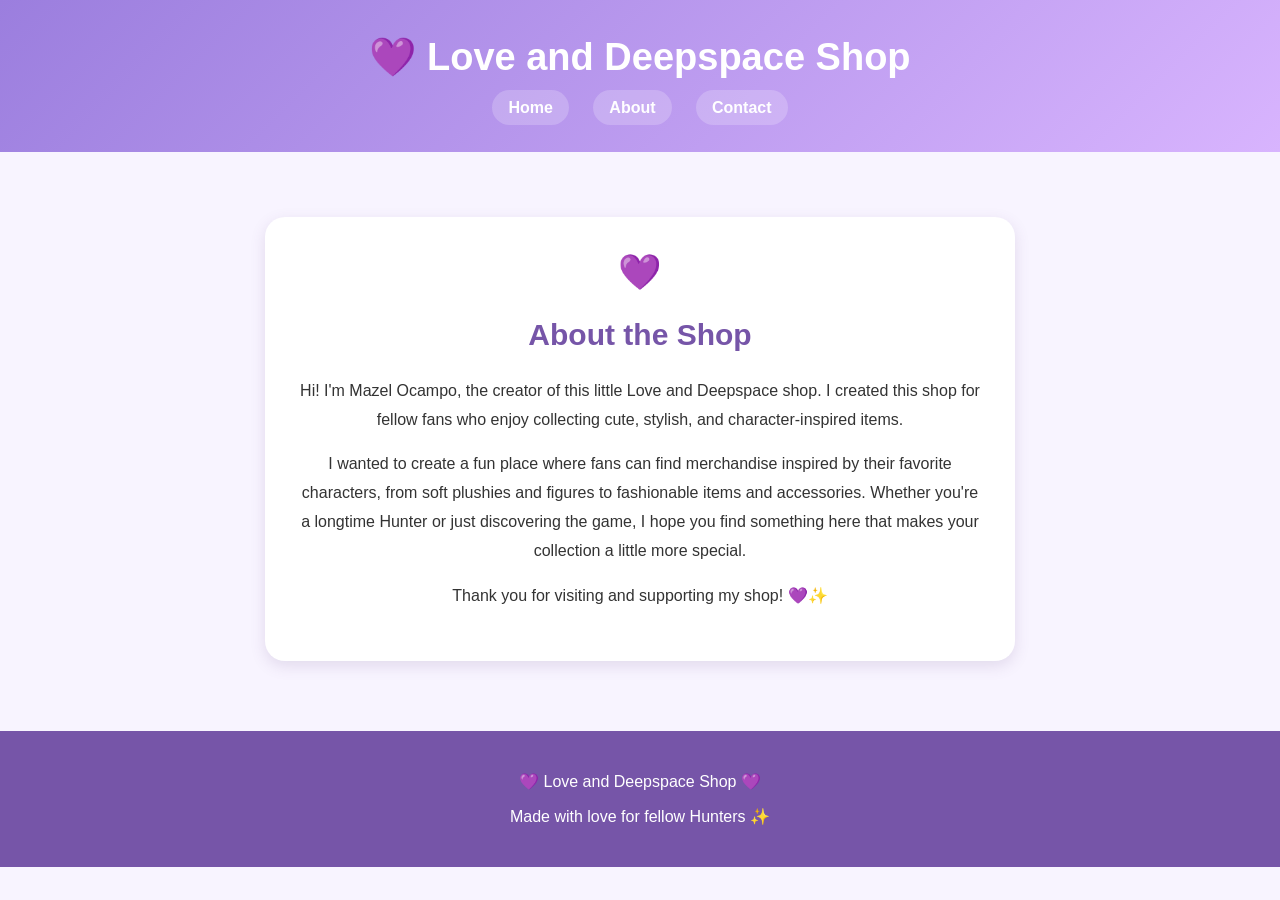
==== about.html @ 9b61b41e "Update Love and Deepspace shop pages" ====
<!DOCTYPE html>
<html lang="en">
<head>
    <meta charset="UTF-8">
    <meta name="viewport" content="width=device-width, initial-scale=1.0">

    <title>About - Love and Deepspace Shop</title>

    <style>
        body {
            margin: 0;
            font-family: Arial, sans-serif;
            background-color: #f8f4ff;
            color: #333;
        }

        header {
            background: linear-gradient(135deg, #9b7ede, #d8b4fe);
            color: white;
            text-align: center;
            padding: 35px 20px;
        }

        header h1 {
            margin: 0;
            font-size: 38px;
        }

        nav ul {
            list-style: none;
            padding: 0;
            margin: 20px 0 0;
        }

        nav li {
            display: inline-block;
            margin: 0 10px;
        }

        nav a {
            color: white;
            text-decoration: none;
            font-weight: bold;
            background-color: rgba(255, 255, 255, 0.2);
            padding: 9px 16px;
            border-radius: 20px;
        }

        nav a:hover {
            background-color: white;
            color: #7b5bb5;
        }

        main {
            max-width: 750px;
            margin: 45px auto;
            padding: 20px;
        }

        section {
            background-color: white;
            padding: 35px;
            border-radius: 20px;
            text-align: center;
            box-shadow: 0 5px 15px rgba(100, 70, 130, 0.15);
        }

        section h2 {
            color: #7655a8;
            font-size: 30px;
        }

        section p {
            line-height: 1.8;
            font-size: 16px;
        }

        .heart {
            font-size: 35px;
        }

        footer {
            background-color: #7655a8;
            color: white;
            text-align: center;
            padding: 25px;
            margin-top: 50px;
        }
    </style>
</head>

<body>

    <header>

        <h1>💜 Love and Deepspace Shop</h1>

        <nav>
            <ul>
                <li><a href="index.html">Home</a></li>
                <li><a href="about.html">About</a></li>
                <li><a href="contact.html">Contact</a></li>
            </ul>
        </nav>

    </header>


    <main>

        <section>

            <div class="heart">💜</div>

            <h2>About the Shop</h2>

            <p>
                Hi! I'm Mazel Ocampo, the creator of this little
                Love and Deepspace shop. I created this shop
                for fellow fans who enjoy collecting cute,
                stylish, and character-inspired items.
            </p>

            <p>
                I wanted to create a fun place where fans can
                find merchandise inspired by their favorite
                characters, from soft plushies and figures to
                fashionable items and accessories. Whether
                you're a longtime Hunter or just discovering
                the game, I hope you find something here that
                makes your collection a little more special.
            </p>

            <p>
                Thank you for visiting and supporting my shop!
                💜✨
            </p>

        </section>

    </main>


    <footer>

        <p>💜 Love and Deepspace Shop 💜</p>
        <p>Made with love for fellow Hunters ✨</p>

    </footer>

</body>
</html>
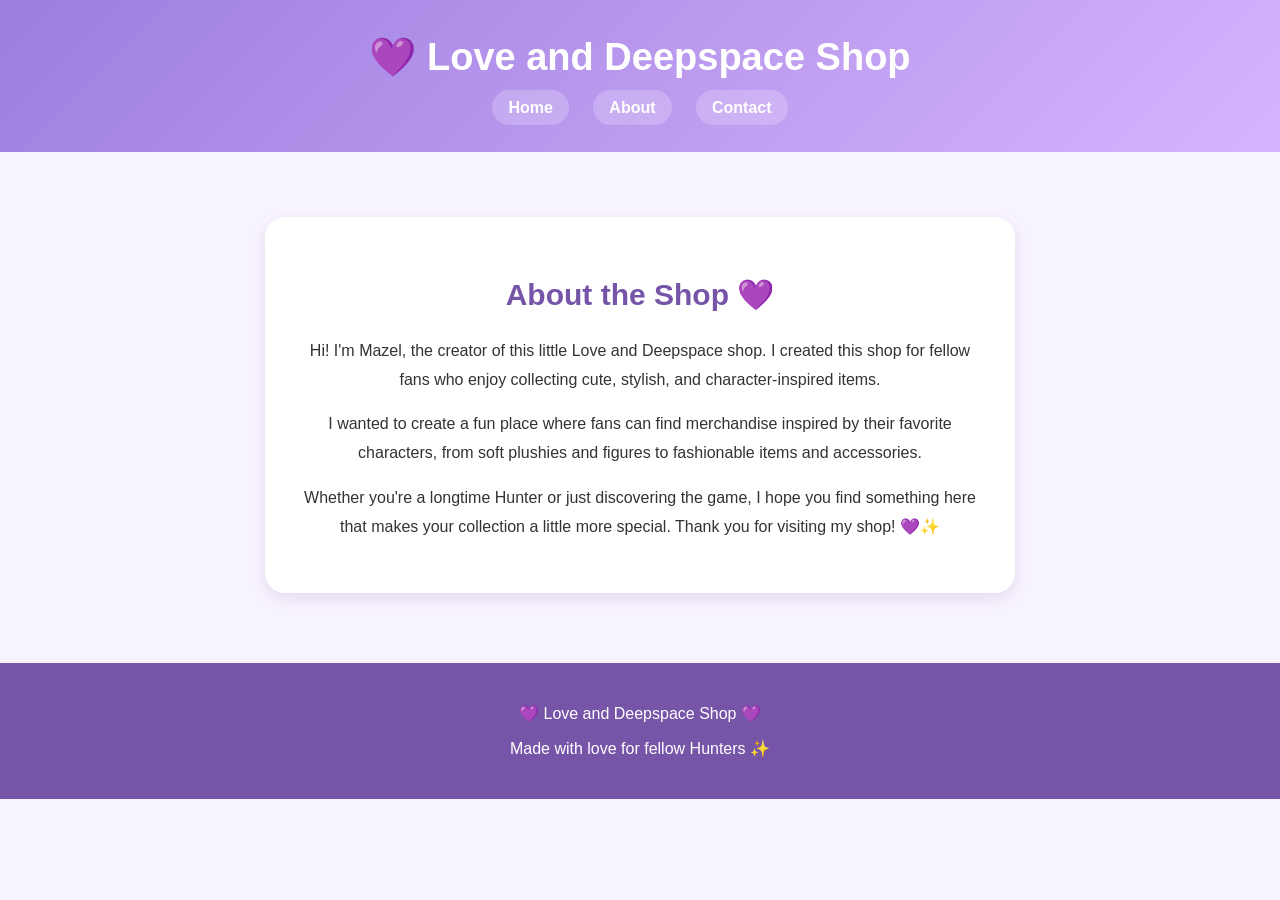
==== commit 8085481c: "Updated the shops pages" ====
--- a/about.html
+++ b/about.html
@@ -75,10 +75,6 @@
             font-size: 16px;
         }
 
-        .heart {
-            font-size: 35px;
-        }
-
         footer {
             background-color: #7655a8;
             color: white;
@@ -105,17 +101,14 @@
 
     </header>
 
-
     <main>
 
         <section>
 
-            <div class="heart">💜</div>
-
-            <h2>About the Shop</h2>
+            <h2>About the Shop 💜</h2>
 
             <p>
-                Hi! I'm Mazel Ocampo, the creator of this little
+                Hi! I'm Mazel, the creator of this little
                 Love and Deepspace shop. I created this shop
                 for fellow fans who enjoy collecting cute,
                 stylish, and character-inspired items.
@@ -125,21 +118,19 @@
                 I wanted to create a fun place where fans can
                 find merchandise inspired by their favorite
                 characters, from soft plushies and figures to
-                fashionable items and accessories. Whether
-                you're a longtime Hunter or just discovering
-                the game, I hope you find something here that
-                makes your collection a little more special.
+                fashionable items and accessories.
             </p>
 
             <p>
-                Thank you for visiting and supporting my shop!
-                💜✨
+                Whether you're a longtime Hunter or just
+                discovering the game, I hope you find something
+                here that makes your collection a little more
+                special. Thank you for visiting my shop! 💜✨
             </p>
 
         </section>
 
     </main>
-
 
     <footer>
 
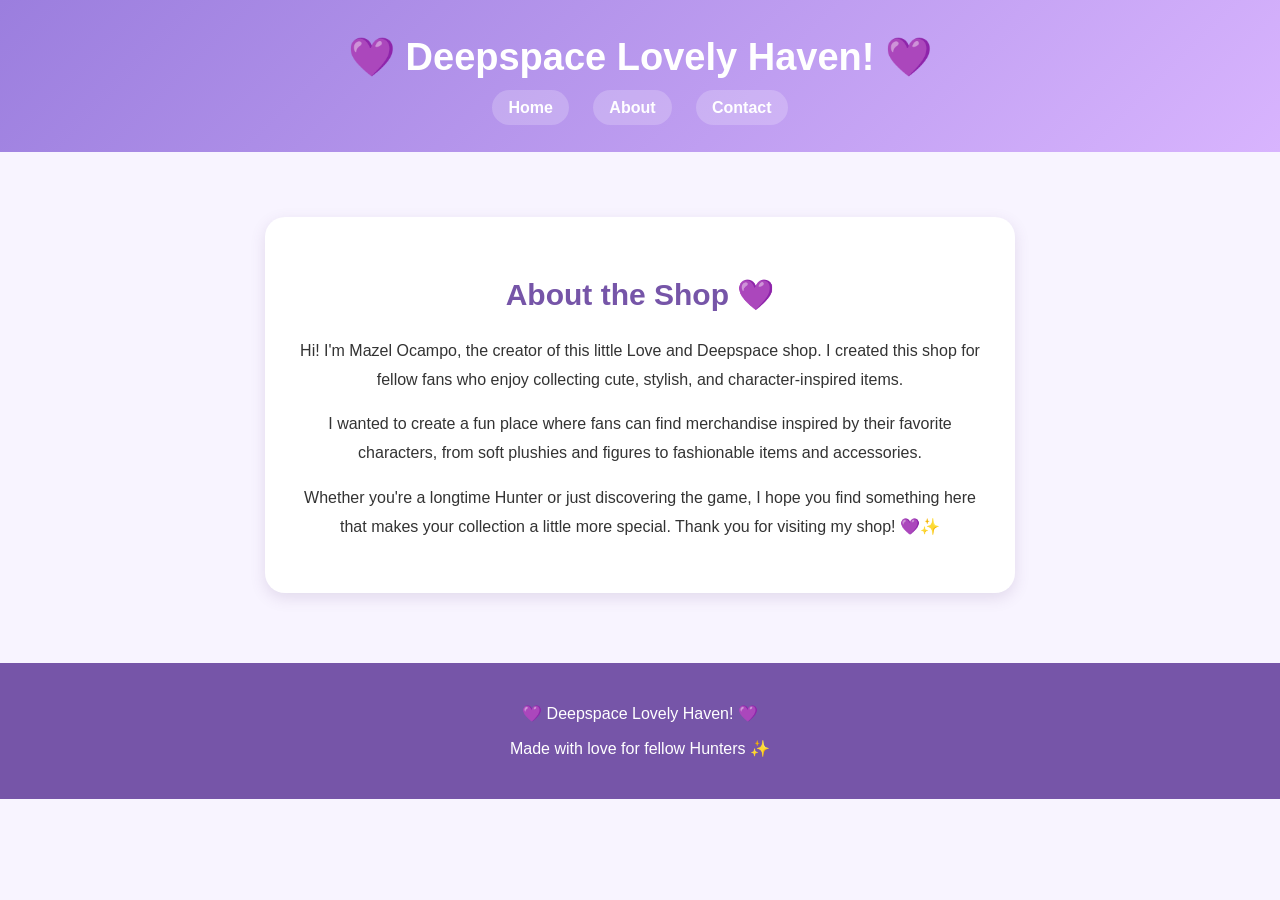
==== commit b16caf86: "Updated the shops navigation pages" ====
--- a/about.html
+++ b/about.html
@@ -4,7 +4,7 @@
     <meta charset="UTF-8">
     <meta name="viewport" content="width=device-width, initial-scale=1.0">
 
-    <title>About - Love and Deepspace Shop</title>
+    <title>About - Deepspace Lovely Haven!</title>
 
     <style>
         body {
@@ -89,7 +89,7 @@
 
     <header>
 
-        <h1>💜 Love and Deepspace Shop</h1>
+        <h1>💜 Deepspace Lovely Haven! 💜</h1>
 
         <nav>
             <ul>
@@ -108,7 +108,7 @@
             <h2>About the Shop 💜</h2>
 
             <p>
-                Hi! I'm Mazel, the creator of this little
+                Hi! I'm Mazel Ocampo, the creator of this little
                 Love and Deepspace shop. I created this shop
                 for fellow fans who enjoy collecting cute,
                 stylish, and character-inspired items.
@@ -134,7 +134,7 @@
 
     <footer>
 
-        <p>💜 Love and Deepspace Shop 💜</p>
+        <p>💜 Deepspace Lovely Haven! 💜</p>
         <p>Made with love for fellow Hunters ✨</p>
 
     </footer>
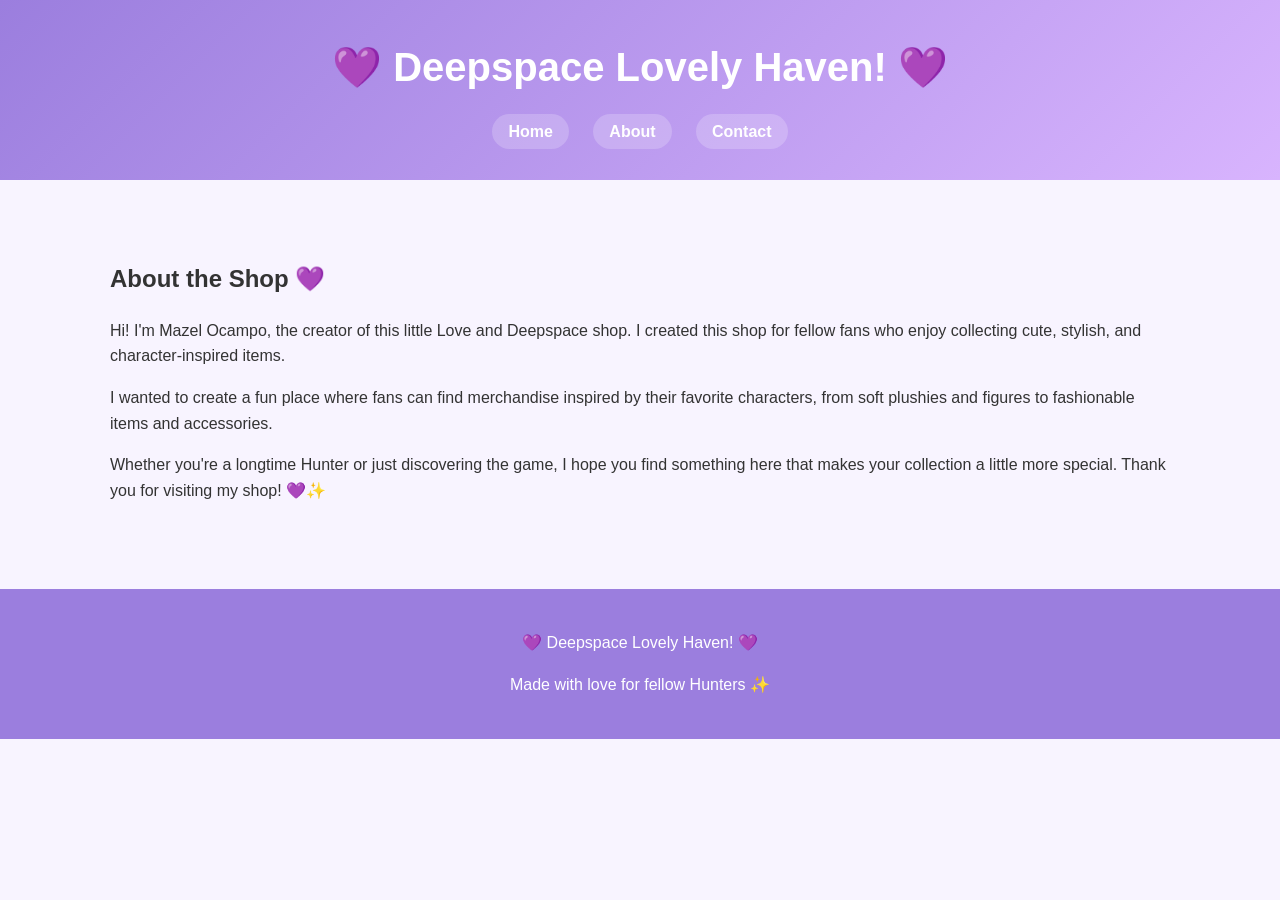
==== commit d06d0bdc: "Add shared stylesheet" ====
--- a/about.html
+++ b/about.html
@@ -1,88 +1,13 @@
 <!DOCTYPE html>
 <html lang="en">
+
 <head>
     <meta charset="UTF-8">
     <meta name="viewport" content="width=device-width, initial-scale=1.0">
 
     <title>About - Deepspace Lovely Haven!</title>
 
-    <style>
-        body {
-            margin: 0;
-            font-family: Arial, sans-serif;
-            background-color: #f8f4ff;
-            color: #333;
-        }
-
-        header {
-            background: linear-gradient(135deg, #9b7ede, #d8b4fe);
-            color: white;
-            text-align: center;
-            padding: 35px 20px;
-        }
-
-        header h1 {
-            margin: 0;
-            font-size: 38px;
-        }
-
-        nav ul {
-            list-style: none;
-            padding: 0;
-            margin: 20px 0 0;
-        }
-
-        nav li {
-            display: inline-block;
-            margin: 0 10px;
-        }
-
-        nav a {
-            color: white;
-            text-decoration: none;
-            font-weight: bold;
-            background-color: rgba(255, 255, 255, 0.2);
-            padding: 9px 16px;
-            border-radius: 20px;
-        }
-
-        nav a:hover {
-            background-color: white;
-            color: #7b5bb5;
-        }
-
-        main {
-            max-width: 750px;
-            margin: 45px auto;
-            padding: 20px;
-        }
-
-        section {
-            background-color: white;
-            padding: 35px;
-            border-radius: 20px;
-            text-align: center;
-            box-shadow: 0 5px 15px rgba(100, 70, 130, 0.15);
-        }
-
-        section h2 {
-            color: #7655a8;
-            font-size: 30px;
-        }
-
-        section p {
-            line-height: 1.8;
-            font-size: 16px;
-        }
-
-        footer {
-            background-color: #7655a8;
-            color: white;
-            text-align: center;
-            padding: 25px;
-            margin-top: 50px;
-        }
-    </style>
+    <link rel="stylesheet" href="style.css">
 </head>
 
 <body>
--- a/style.css
+++ b/style.css
@@ -0,0 +1,278 @@
+/* =========================
+   1. VARIABLES
+========================= */
+
+:root {
+    --brand-color: #9b7ede;
+    --dark-ink: #333333;
+    --muted-grey: #777777;
+    --light-background: #f8f4ff;
+    --light-purple: #d8b4fe;
+    --accent-color: #c05b91;
+}
+
+
+/* =========================
+   2. BASE STYLES
+========================= */
+
+* {
+    box-sizing: border-box;
+}
+
+body {
+    margin: 0;
+    font-family: Arial, sans-serif;
+    line-height: 1.6;
+    background-color: var(--light-background);
+    color: var(--dark-ink);
+}
+
+img {
+    max-width: 100%;
+    height: auto;
+}
+
+
+/* =========================
+   3. LAYOUT REGIONS
+========================= */
+
+header {
+    background: linear-gradient(
+        135deg,
+        var(--brand-color),
+        var(--light-purple)
+    );
+    color: white;
+    text-align: center;
+    padding: 35px 20px;
+}
+
+header h1 {
+    margin: 0;
+    font-size: 40px;
+}
+
+header p {
+    margin: 10px 0 20px;
+    font-size: 17px;
+}
+
+
+/* =========================
+   NAVIGATION
+========================= */
+
+nav ul {
+    list-style: none;
+    padding: 0;
+    margin: 20px 0 0;
+}
+
+nav li {
+    display: inline-block;
+    margin: 0 10px;
+}
+
+nav a {
+    color: white;
+    text-decoration: none;
+    font-weight: bold;
+    background-color: rgba(255, 255, 255, 0.2);
+    padding: 9px 16px;
+    border-radius: 20px;
+}
+
+nav a:hover {
+    background-color: white;
+    color: var(--brand-color);
+}
+
+
+main {
+    max-width: 1100px;
+    margin: 40px auto;
+    padding: 20px;
+}
+
+
+footer {
+    background-color: var(--brand-color);
+    color: white;
+    text-align: center;
+    padding: 25px;
+    margin-top: 50px;
+}
+
+
+/* =========================
+   4. COMPONENTS
+========================= */
+
+.welcome {
+    text-align: center;
+    margin-bottom: 35px;
+}
+
+.welcome h2 {
+    color: var(--brand-color);
+}
+
+.products {
+    display: flex;
+    flex-wrap: wrap;
+    justify-content: center;
+    gap: 25px;
+}
+
+article {
+    width: 250px;
+    background-color: white;
+    padding: 20px;
+    border-radius: 18px;
+    text-align: center;
+    box-shadow: 0 5px 15px rgba(100, 70, 130, 0.15);
+    transition: transform 0.2s;
+}
+
+article:hover {
+    transform: translateY(-6px);
+}
+
+article img {
+    width: 220px;
+    height: 220px;
+    object-fit: cover;
+    border-radius: 15px;
+}
+
+article h3 {
+    color: var(--brand-color);
+    font-size: 21px;
+}
+
+.price {
+    color: var(--accent-color);
+    font-weight: bold;
+    font-size: 18px;
+}
+
+
+/* =========================
+   BUTTONS AND LINKS
+========================= */
+
+button,
+.button,
+article a {
+    display: inline-block;
+    background-color: var(--brand-color);
+    color: white;
+    text-decoration: none;
+    border: none;
+    padding: 10px 18px;
+    border-radius: 20px;
+    font-weight: bold;
+    cursor: pointer;
+}
+
+button:hover,
+.button:hover,
+article a:hover {
+    background-color: var(--accent-color);
+}
+
+
+/* =========================
+   FORMS
+========================= */
+
+form {
+    max-width: 700px;
+    margin: 0 auto;
+}
+
+fieldset {
+    border: 2px solid var(--light-purple);
+    border-radius: 12px;
+    margin-bottom: 20px;
+    padding: 20px;
+}
+
+legend {
+    color: var(--brand-color);
+    font-weight: bold;
+}
+
+label {
+    display: block;
+    margin-top: 12px;
+    font-weight: bold;
+}
+
+input,
+select,
+textarea {
+    width: 100%;
+    padding: 10px;
+    margin-top: 5px;
+    border: 1px solid var(--light-purple);
+    border-radius: 8px;
+    font-family: inherit;
+    font-size: 16px;
+}
+
+input[type="radio"],
+input[type="checkbox"] {
+    width: auto;
+    margin-right: 5px;
+}
+
+
+/* =========================
+   TABLES
+========================= */
+
+table {
+    width: 100%;
+    border-collapse: collapse;
+    margin-top: 20px;
+}
+
+th,
+td {
+    border: 1px solid var(--light-purple);
+    padding: 12px;
+    text-align: left;
+}
+
+th {
+    background-color: var(--light-purple);
+    color: var(--dark-ink);
+}
+
+
+/* =========================
+   RESPONSIVE DESIGN
+========================= */
+
+@media (max-width: 600px) {
+    header h1 {
+        font-size: 30px;
+    }
+
+    nav li {
+        margin: 5px;
+    }
+
+    article {
+        width: 100%;
+        max-width: 320px;
+    }
+
+    main {
+        margin: 20px auto;
+        padding: 15px;
+    }
+}
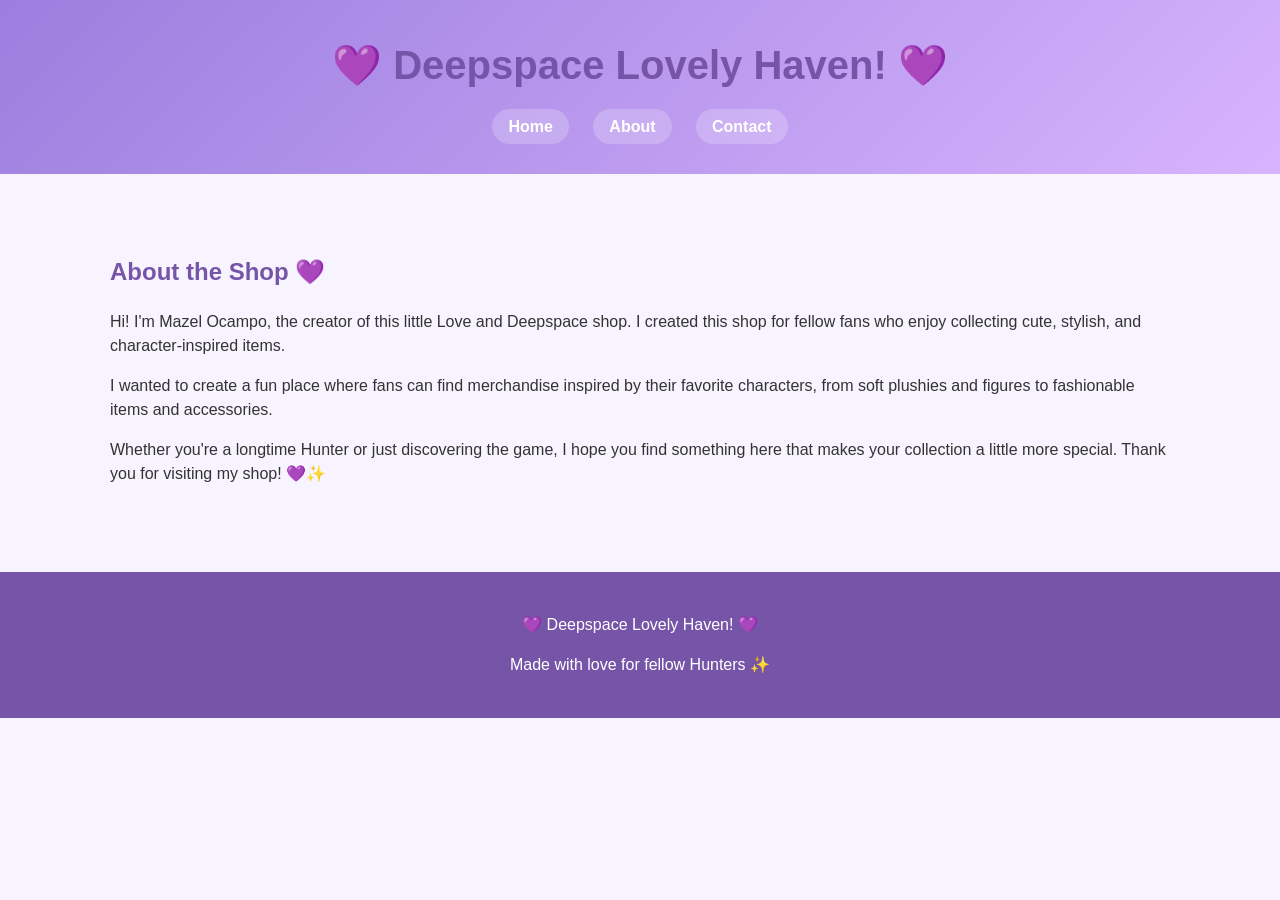
==== commit a02679e8: "Style product cards and forms" ====
--- a/about.html
+++ b/about.html
@@ -3,7 +3,8 @@
 
 <head>
     <meta charset="UTF-8">
-    <meta name="viewport" content="width=device-width, initial-scale=1.0">
+    <meta name="viewport"
+          content="width=device-width, initial-scale=1.0">
 
     <title>About - Deepspace Lovely Haven!</title>
 
@@ -18,9 +19,17 @@
 
         <nav>
             <ul>
-                <li><a href="index.html">Home</a></li>
-                <li><a href="about.html">About</a></li>
-                <li><a href="contact.html">Contact</a></li>
+                <li>
+                    <a href="index.html">Home</a>
+                </li>
+
+                <li>
+                    <a href="about.html">About</a>
+                </li>
+
+                <li>
+                    <a href="contact.html">Contact</a>
+                </li>
             </ul>
         </nav>
 
@@ -28,7 +37,7 @@
 
     <main>
 
-        <section>
+        <section class="about-card">
 
             <h2>About the Shop 💜</h2>
 
@@ -60,9 +69,13 @@
     <footer>
 
         <p>💜 Deepspace Lovely Haven! 💜</p>
-        <p>Made with love for fellow Hunters ✨</p>
+
+        <p>
+            Made with love for fellow Hunters ✨
+        </p>
 
     </footer>
 
 </body>
+
 </html>
--- a/style.css
+++ b/style.css
@@ -1,19 +1,19 @@
 /* =========================
-   1. VARIABLES
+   VARIABLES
 ========================= */
 
 :root {
-    --brand-color: #9b7ede;
-    --dark-ink: #333333;
-    --muted-grey: #777777;
-    --light-background: #f8f4ff;
-    --light-purple: #d8b4fe;
-    --accent-color: #c05b91;
-}
-
-
-/* =========================
-   2. BASE STYLES
+    --brand: #7655a8;
+    --brand-dark: #5f4389;
+    --ink: #333333;
+    --muted: #c9b6e4;
+    --background: #f8f4ff;
+    --light: #ffffff;
+}
+
+
+/* =========================
+   BASE STYLES
 ========================= */
 
 * {
@@ -23,28 +23,19 @@
 body {
     margin: 0;
     font-family: Arial, sans-serif;
-    line-height: 1.6;
-    background-color: var(--light-background);
-    color: var(--dark-ink);
-}
-
-img {
-    max-width: 100%;
-    height: auto;
-}
-
-
-/* =========================
-   3. LAYOUT REGIONS
+    line-height: 1.5;
+    background-color: var(--background);
+    color: var(--ink);
+}
+
+
+/* =========================
+   HEADER AND NAVIGATION
 ========================= */
 
 header {
-    background: linear-gradient(
-        135deg,
-        var(--brand-color),
-        var(--light-purple)
-    );
-    color: white;
+    background: linear-gradient(135deg, #9b7ede, #d8b4fe);
+    color: var(--light);
     text-align: center;
     padding: 35px 20px;
 }
@@ -55,14 +46,9 @@
 }
 
 header p {
+    font-size: 17px;
     margin: 10px 0 20px;
-    font-size: 17px;
-}
-
-
-/* =========================
-   NAVIGATION
-========================= */
+}
 
 nav ul {
     list-style: none;
@@ -76,7 +62,7 @@
 }
 
 nav a {
-    color: white;
+    color: var(--light);
     text-decoration: none;
     font-weight: bold;
     background-color: rgba(255, 255, 255, 0.2);
@@ -85,10 +71,14 @@
 }
 
 nav a:hover {
-    background-color: white;
-    color: var(--brand-color);
-}
-
+    background-color: var(--light);
+    color: var(--brand);
+}
+
+
+/* =========================
+   MAIN CONTENT
+========================= */
 
 main {
     max-width: 1100px;
@@ -96,28 +86,19 @@
     padding: 20px;
 }
 
-
-footer {
-    background-color: var(--brand-color);
-    color: white;
-    text-align: center;
-    padding: 25px;
-    margin-top: 50px;
-}
-
-
-/* =========================
-   4. COMPONENTS
-========================= */
-
 .welcome {
     text-align: center;
     margin-bottom: 35px;
 }
 
 .welcome h2 {
-    color: var(--brand-color);
-}
+    color: var(--brand);
+}
+
+
+/* =========================
+   PRODUCT CARDS
+========================= */
 
 .products {
     display: flex;
@@ -126,61 +107,80 @@
     gap: 25px;
 }
 
-article {
+.product-card {
     width: 250px;
-    background-color: white;
+    background-color: var(--light);
     padding: 20px;
     border-radius: 18px;
+    border-left: 6px solid var(--brand);
+    margin-bottom: 25px;
     text-align: center;
     box-shadow: 0 5px 15px rgba(100, 70, 130, 0.15);
     transition: transform 0.2s;
 }
 
-article:hover {
+.product-card:hover {
     transform: translateY(-6px);
 }
 
-article img {
+.product-card img {
     width: 220px;
     height: 220px;
+    max-width: 100%;
     object-fit: cover;
     border-radius: 15px;
 }
 
-article h3 {
-    color: var(--brand-color);
+.product-card h3 {
+    color: var(--brand);
     font-size: 21px;
 }
 
 .price {
-    color: var(--accent-color);
+    color: #c05b91;
     font-weight: bold;
     font-size: 18px;
 }
 
-
-/* =========================
-   BUTTONS AND LINKS
-========================= */
-
-button,
-.button,
-article a {
+.details-link {
     display: inline-block;
-    background-color: var(--brand-color);
-    color: white;
+    margin-top: 10px;
+    background-color: var(--brand);
+    color: var(--light);
     text-decoration: none;
-    border: none;
-    padding: 10px 18px;
+    padding: 9px 15px;
     border-radius: 20px;
     font-weight: bold;
-    cursor: pointer;
-}
-
-button:hover,
-.button:hover,
-article a:hover {
-    background-color: var(--accent-color);
+}
+
+.details-link:hover {
+    background-color: var(--brand-dark);
+}
+
+
+/* =========================
+   CONTACT CARD
+========================= */
+
+.contact-card,
+.product-card,
+.order-form {
+    background-color: var(--light);
+    border-radius: 18px;
+}
+
+.contact-card {
+    padding: 35px;
+    box-shadow: 0 5px 15px rgba(100, 70, 130, 0.15);
+}
+
+.contact-card h2 {
+    color: var(--brand);
+    text-align: center;
+}
+
+.contact-card > p {
+    text-align: center;
 }
 
 
@@ -188,91 +188,142 @@
    FORMS
 ========================= */
 
-form {
-    max-width: 700px;
-    margin: 0 auto;
-}
-
 fieldset {
-    border: 2px solid var(--light-purple);
-    border-radius: 12px;
-    margin-bottom: 20px;
-    padding: 20px;
+    padding: 25px;
+    border: 2px solid var(--muted);
+    border-radius: 15px;
+    margin-top: 20px;
 }
 
 legend {
-    color: var(--brand-color);
-    font-weight: bold;
+    color: var(--brand);
+    font-weight: bold;
+    font-size: 20px;
+    padding: 0 10px;
 }
 
 label {
     display: block;
-    margin-top: 12px;
-    font-weight: bold;
+    margin-top: 15px;
+    margin-bottom: 7px;
+    font-weight: bold;
+    color: var(--brand);
 }
 
 input,
 select,
 textarea {
     width: 100%;
-    padding: 10px;
-    margin-top: 5px;
-    border: 1px solid var(--light-purple);
-    border-radius: 8px;
-    font-family: inherit;
+    padding: 12px;
+    border: 1px solid var(--muted);
+    border-radius: 10px;
+    font-family: Arial, sans-serif;
+    font-size: 15px;
+    background-color: var(--background);
+}
+
+textarea {
+    min-height: 150px;
+    resize: vertical;
+}
+
+
+/* =========================
+   FORM FOCUS
+========================= */
+
+input:focus,
+select:focus,
+textarea:focus {
+    outline: 3px solid var(--brand);
+    outline-offset: 2px;
+}
+
+
+/* =========================
+   FORM BUTTONS
+========================= */
+
+button,
+.send-button {
+    margin-top: 25px;
+    background-color: var(--brand);
+    color: var(--light);
+    padding: 12px 25px;
+    border: none;
+    border-radius: 25px;
     font-size: 16px;
-}
-
-input[type="radio"],
-input[type="checkbox"] {
-    width: auto;
-    margin-right: 5px;
-}
-
-
-/* =========================
-   TABLES
-========================= */
+    font-weight: bold;
+    cursor: pointer;
+}
+
+button:hover,
+.send-button:hover {
+    background-color: var(--brand-dark);
+}
+
+
+/* =========================
+   PRODUCT DETAILS
+========================= */
+
+.product-card,
+.order-form {
+    padding: 30px;
+    box-shadow: 0 5px 15px rgba(100, 70, 130, 0.15);
+    margin-bottom: 30px;
+}
+
+.product-card img {
+    border-radius: 18px;
+}
+
+.order-form img {
+    width: 180px;
+    max-width: 100%;
+    display: block;
+    margin: 0 auto 20px;
+    border-radius: 15px;
+}
+
+h1,
+h2 {
+    color: var(--brand);
+}
 
 table {
     width: 100%;
     border-collapse: collapse;
-    margin-top: 20px;
+    margin-top: 25px;
 }
 
 th,
 td {
-    border: 1px solid var(--light-purple);
+    border: 1px solid var(--muted);
     padding: 12px;
     text-align: left;
 }
 
 th {
-    background-color: var(--light-purple);
-    color: var(--dark-ink);
-}
-
-
-/* =========================
-   RESPONSIVE DESIGN
-========================= */
-
-@media (max-width: 600px) {
-    header h1 {
-        font-size: 30px;
-    }
-
-    nav li {
-        margin: 5px;
-    }
-
-    article {
-        width: 100%;
-        max-width: 320px;
-    }
-
-    main {
-        margin: 20px auto;
-        padding: 15px;
-    }
+    background-color: #eee4ff;
+    color: var(--brand);
+}
+
+.choice label {
+    display: inline;
+    margin-right: 20px;
+    font-weight: normal;
+}
+
+
+/* =========================
+   FOOTER
+========================= */
+
+footer {
+    background-color: var(--brand);
+    color: var(--light);
+    text-align: center;
+    padding: 25px;
+    margin-top: 50px;
 }
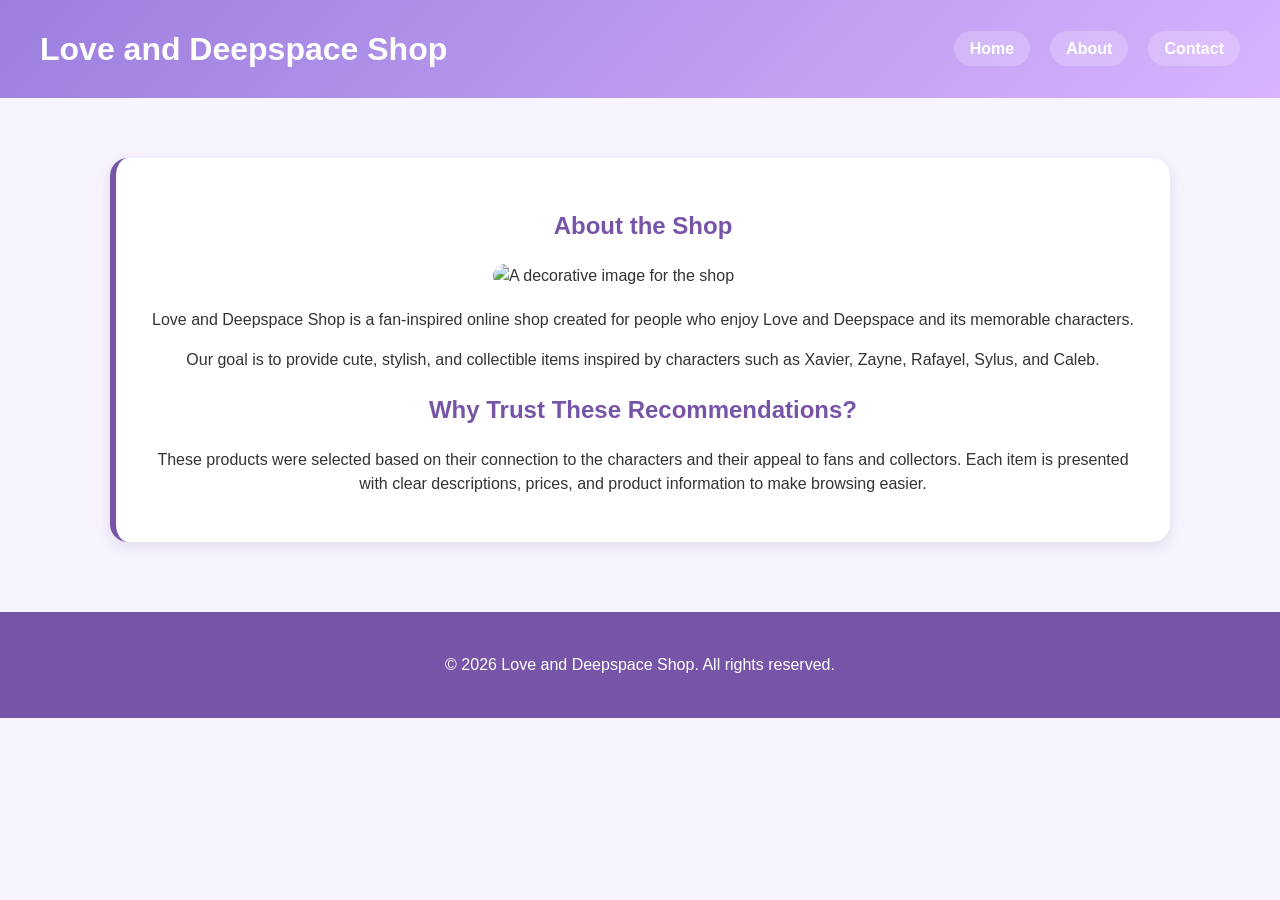
==== commit a5194723: "Rebuild shop header with Flexbox" ====
--- a/about.html
+++ b/about.html
@@ -1,81 +1,68 @@
 <!DOCTYPE html>
 <html lang="en">
-
 <head>
     <meta charset="UTF-8">
-    <meta name="viewport"
-          content="width=device-width, initial-scale=1.0">
-
-    <title>About - Deepspace Lovely Haven!</title>
-
+    <meta name="viewport" content="width=device-width, initial-scale=1.0">
+    <title>About - Love and Deepspace Shop</title>
     <link rel="stylesheet" href="style.css">
 </head>
 
 <body>
 
-    <header>
+<header class="site-header">
 
-        <h1>💜 Deepspace Lovely Haven! 💜</h1>
+    <h1>Love and Deepspace Shop</h1>
 
-        <nav>
-            <ul>
-                <li>
-                    <a href="index.html">Home</a>
-                </li>
+    <nav>
+        <ul>
+            <li><a href="index.html">Home</a></li>
+            <li><a href="about.html">About</a></li>
+            <li><a href="contact.html">Contact</a></li>
+        </ul>
+    </nav>
 
-                <li>
-                    <a href="about.html">About</a>
-                </li>
+</header>
 
-                <li>
-                    <a href="contact.html">Contact</a>
-                </li>
-            </ul>
-        </nav>
+<main>
 
-    </header>
+    <section class="contact-card">
 
-    <main>
+        <h2>About the Shop</h2>
 
-        <section class="about-card">
-
-            <h2>About the Shop 💜</h2>
-
-            <p>
-                Hi! I'm Mazel Ocampo, the creator of this little
-                Love and Deepspace shop. I created this shop
-                for fellow fans who enjoy collecting cute,
-                stylish, and character-inspired items.
-            </p>
-
-            <p>
-                I wanted to create a fun place where fans can
-                find merchandise inspired by their favorite
-                characters, from soft plushies and figures to
-                fashionable items and accessories.
-            </p>
-
-            <p>
-                Whether you're a longtime Hunter or just
-                discovering the game, I hope you find something
-                here that makes your collection a little more
-                special. Thank you for visiting my shop! 💜✨
-            </p>
-
-        </section>
-
-    </main>
-
-    <footer>
-
-        <p>💜 Deepspace Lovely Haven! 💜</p>
+        <img
+            src="picnic.jpg"
+            alt="A decorative image for the shop"
+            class="about-image"
+        >
 
         <p>
-            Made with love for fellow Hunters ✨
+            Love and Deepspace Shop is a fan-inspired online shop
+            created for people who enjoy Love and Deepspace and
+            its memorable characters.
         </p>
 
-    </footer>
+        <p>
+            Our goal is to provide cute, stylish, and collectible
+            items inspired by characters such as Xavier, Zayne,
+            Rafayel, Sylus, and Caleb.
+        </p>
+
+        <h2>Why Trust These Recommendations?</h2>
+
+        <p>
+            These products were selected based on their connection
+            to the characters and their appeal to fans and collectors.
+            Each item is presented with clear descriptions,
+            prices, and product information to make browsing easier.
+        </p>
+
+    </section>
+
+</main>
+
+<footer>
+    <p>&copy; 2026 Love and Deepspace Shop. All rights reserved.</p>
+</footer>
 
 </body>
-
 </html>
--- a/style.css
+++ b/style.css
@@ -33,35 +33,34 @@
    HEADER AND NAVIGATION
 ========================= */
 
-header {
+.site-header {
+    display: flex;
+    justify-content: space-between;
+    align-items: center;
     background: linear-gradient(135deg, #9b7ede, #d8b4fe);
     color: var(--light);
-    text-align: center;
-    padding: 35px 20px;
-}
-
-header h1 {
+    padding: 25px 40px;
+}
+
+.site-header h1 {
     margin: 0;
-    font-size: 40px;
-}
-
-header p {
-    font-size: 17px;
-    margin: 10px 0 20px;
-}
-
-nav ul {
+    font-size: 32px;
+    color: var(--light);
+}
+
+.site-header nav ul {
+    display: flex;
+    gap: 20px;
     list-style: none;
     padding: 0;
-    margin: 20px 0 0;
-}
-
-nav li {
-    display: inline-block;
-    margin: 0 10px;
-}
-
-nav a {
+    margin: 0;
+}
+
+.site-header nav li {
+    margin: 0;
+}
+
+.site-header nav a {
     color: var(--light);
     text-decoration: none;
     font-weight: bold;
@@ -70,7 +69,7 @@
     border-radius: 20px;
 }
 
-nav a:hover {
+.site-header nav a:hover {
     background-color: var(--light);
     color: var(--brand);
 }
@@ -86,7 +85,17 @@
     padding: 20px;
 }
 
+
+/* =========================
+   WELCOME SECTION
+========================= */
+
 .welcome {
+    min-height: 250px;
+    display: flex;
+    flex-direction: column;
+    justify-content: center;
+    align-items: center;
     text-align: center;
     margin-bottom: 35px;
 }
@@ -131,13 +140,17 @@
     border-radius: 15px;
 }
 
+.product-card h2,
 .product-card h3 {
     color: var(--brand);
+}
+
+.product-card h3 {
     font-size: 21px;
 }
 
 .price {
-    color: #c05b91;
+    color: #8a3f6d;
     font-weight: bold;
     font-size: 18px;
 }
@@ -159,19 +172,19 @@
 
 
 /* =========================
-   CONTACT CARD
+   CONTACT AND ABOUT CARDS
 ========================= */
 
 .contact-card,
-.product-card,
 .order-form {
     background-color: var(--light);
     border-radius: 18px;
+    padding: 30px;
+    box-shadow: 0 5px 15px rgba(100, 70, 130, 0.15);
 }
 
 .contact-card {
-    padding: 35px;
-    box-shadow: 0 5px 15px rgba(100, 70, 130, 0.15);
+    border-left: 6px solid var(--brand);
 }
 
 .contact-card h2 {
@@ -181,6 +194,14 @@
 
 .contact-card > p {
     text-align: center;
+}
+
+.about-image {
+    display: block;
+    width: 300px;
+    max-width: 100%;
+    margin: 20px auto;
+    border-radius: 15px;
 }
 
 
@@ -267,15 +288,8 @@
    PRODUCT DETAILS
 ========================= */
 
-.product-card,
 .order-form {
-    padding: 30px;
-    box-shadow: 0 5px 15px rgba(100, 70, 130, 0.15);
     margin-bottom: 30px;
-}
-
-.product-card img {
-    border-radius: 18px;
 }
 
 .order-form img {
@@ -286,11 +300,6 @@
     border-radius: 15px;
 }
 
-h1,
-h2 {
-    color: var(--brand);
-}
-
 table {
     width: 100%;
     border-collapse: collapse;
@@ -309,12 +318,6 @@
     color: var(--brand);
 }
 
-.choice label {
-    display: inline;
-    margin-right: 20px;
-    font-weight: normal;
-}
-
 
 /* =========================
    FOOTER
@@ -326,4 +329,30 @@
     text-align: center;
     padding: 25px;
     margin-top: 50px;
+}
+
+
+/* =========================
+   RESPONSIVE DESIGN
+========================= */
+
+@media (max-width: 700px) {
+
+    .site-header {
+        flex-direction: column;
+        gap: 20px;
+        text-align: center;
+    }
+
+    .site-header nav ul {
+        flex-wrap: wrap;
+        justify-content: center;
+        gap: 10px;
+    }
+
+    .product-card {
+        width: 100%;
+        max-width: 350px;
+    }
+
 }
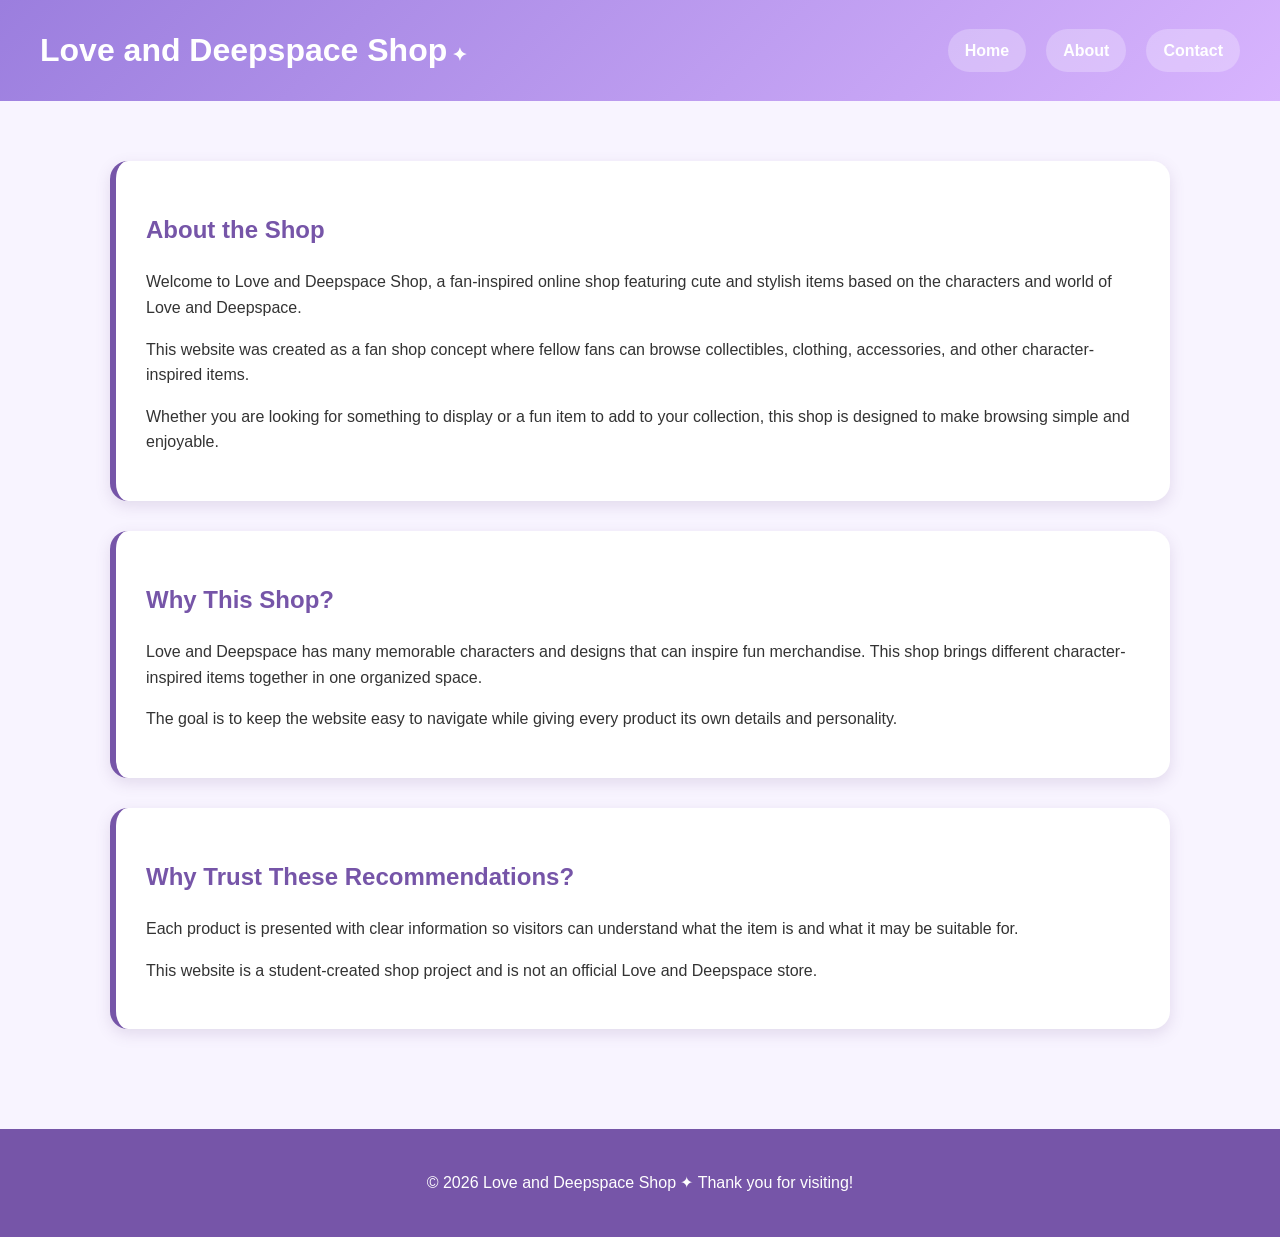
==== commit 6a9fd5df: "Rebuild shop header with Flexbox" ====
--- a/about.html
+++ b/about.html
@@ -1,68 +1,104 @@
 <!DOCTYPE html>
 <html lang="en">
+
 <head>
     <meta charset="UTF-8">
     <meta name="viewport" content="width=device-width, initial-scale=1.0">
+
     <title>About - Love and Deepspace Shop</title>
+
     <link rel="stylesheet" href="style.css">
 </head>
 
 <body>
 
-<header class="site-header">
+    <header class="site-header">
 
-    <h1>Love and Deepspace Shop</h1>
+        <h1>Love and Deepspace Shop</h1>
 
-    <nav>
-        <ul>
-            <li><a href="index.html">Home</a></li>
-            <li><a href="about.html">About</a></li>
-            <li><a href="contact.html">Contact</a></li>
-        </ul>
-    </nav>
+        <nav>
+            <ul>
+                <li><a href="index.html">Home</a></li>
+                <li><a href="about.html">About</a></li>
+                <li><a href="contact.html">Contact</a></li>
+            </ul>
+        </nav>
 
-</header>
+    </header>
 
-<main>
 
-    <section class="contact-card">
+    <main>
 
-        <h2>About the Shop</h2>
+        <section class="info-card">
 
-        <img
-            src="picnic.jpg"
-            alt="A decorative image for the shop"
-            class="about-image"
-        >
+            <h2>About the Shop</h2>
+
+            <p>
+                Welcome to Love and Deepspace Shop, a fan-inspired online
+                shop featuring cute and stylish items based on the characters
+                and world of Love and Deepspace.
+            </p>
+
+            <p>
+                This website was created as a fan shop concept where fellow
+                fans can browse collectibles, clothing, accessories, and
+                other character-inspired items.
+            </p>
+
+            <p>
+                Whether you are looking for something to display or a fun
+                item to add to your collection, this shop is designed to
+                make browsing simple and enjoyable.
+            </p>
+
+        </section>
+
+
+        <section class="info-card">
+
+            <h2>Why This Shop?</h2>
+
+            <p>
+                Love and Deepspace has many memorable characters and designs
+                that can inspire fun merchandise. This shop brings different
+                character-inspired items together in one organized space.
+            </p>
+
+            <p>
+                The goal is to keep the website easy to navigate while
+                giving every product its own details and personality.
+            </p>
+
+        </section>
+
+
+        <section class="info-card">
+
+            <h2>Why Trust These Recommendations?</h2>
+
+            <p>
+                Each product is presented with clear information so visitors
+                can understand what the item is and what it may be suitable for.
+            </p>
+
+            <p>
+                This website is a student-created shop project and is not an
+                official Love and Deepspace store.
+            </p>
+
+        </section>
+
+    </main>
+
+
+    <footer>
 
         <p>
-            Love and Deepspace Shop is a fan-inspired online shop
-            created for people who enjoy Love and Deepspace and
-            its memorable characters.
+            © 2026 Love and Deepspace Shop ✦ Thank you for visiting!
         </p>
 
-        <p>
-            Our goal is to provide cute, stylish, and collectible
-            items inspired by characters such as Xavier, Zayne,
-            Rafayel, Sylus, and Caleb.
-        </p>
-
-        <h2>Why Trust These Recommendations?</h2>
-
-        <p>
-            These products were selected based on their connection
-            to the characters and their appeal to fans and collectors.
-            Each item is presented with clear descriptions,
-            prices, and product information to make browsing easier.
-        </p>
-
-    </section>
-
-</main>
-
-<footer>
-    <p>&copy; 2026 Love and Deepspace Shop. All rights reserved.</p>
-</footer>
+    </footer>
 
 </body>
+
 </html>
--- a/style.css
+++ b/style.css
@@ -5,15 +5,17 @@
 :root {
     --brand: #7655a8;
     --brand-dark: #5f4389;
+    --pink: #c05b91;
     --ink: #333333;
     --muted: #c9b6e4;
     --background: #f8f4ff;
-    --light: #ffffff;
-}
-
-
-/* =========================
-   BASE STYLES
+    --white: #ffffff;
+    --soft-purple: #eee4ff;
+}
+
+
+/* =========================
+   BASE
 ========================= */
 
 * {
@@ -23,34 +25,52 @@
 body {
     margin: 0;
     font-family: Arial, sans-serif;
-    line-height: 1.5;
-    background-color: var(--background);
+    line-height: 1.6;
+    background: var(--background);
     color: var(--ink);
 }
 
-
-/* =========================
-   HEADER AND NAVIGATION
+img {
+    max-width: 100%;
+}
+
+h1,
+h2,
+h3 {
+    color: var(--brand);
+}
+
+
+/* =========================
+   HEADER
 ========================= */
 
 .site-header {
     display: flex;
     justify-content: space-between;
     align-items: center;
+
+    padding: 25px 40px;
+    min-height: 90px;
+
     background: linear-gradient(135deg, #9b7ede, #d8b4fe);
-    color: var(--light);
-    padding: 25px 40px;
 }
 
 .site-header h1 {
     margin: 0;
+    color: var(--white);
     font-size: 32px;
-    color: var(--light);
+}
+
+.site-header h1::after {
+    content: " ✦";
+    font-size: 18px;
 }
 
 .site-header nav ul {
     display: flex;
     gap: 20px;
+
     list-style: none;
     padding: 0;
     margin: 0;
@@ -61,47 +81,65 @@
 }
 
 .site-header nav a {
-    color: var(--light);
+    display: inline-block;
+
+    padding: 9px 17px;
+    border-radius: 25px;
+
+    background: rgba(255, 255, 255, 0.25);
+    color: var(--white);
+
     text-decoration: none;
     font-weight: bold;
-    background-color: rgba(255, 255, 255, 0.2);
-    padding: 9px 16px;
-    border-radius: 20px;
+
+    transition: 0.2s ease;
 }
 
 .site-header nav a:hover {
-    background-color: var(--light);
+    background: var(--white);
     color: var(--brand);
-}
-
-
-/* =========================
-   MAIN CONTENT
+    transform: translateY(-2px);
+}
+
+
+/* =========================
+   MAIN
 ========================= */
 
 main {
     max-width: 1100px;
     margin: 40px auto;
     padding: 20px;
-}
-
-
-/* =========================
-   WELCOME SECTION
+
+    animation: fadeIn 0.5s ease;
+}
+
+
+/* =========================
+   WELCOME
 ========================= */
 
 .welcome {
     min-height: 250px;
+
     display: flex;
     flex-direction: column;
     justify-content: center;
     align-items: center;
-    text-align: center;
-    margin-bottom: 35px;
-}
-
-.welcome h2 {
-    color: var(--brand);
+
+    text-align: center;
+}
+
+.welcome h2::before {
+    content: "✦ ";
+}
+
+.welcome h2::after {
+    content: " ✦";
+}
+
+.welcome p {
+    max-width: 650px;
 }
 
 
@@ -118,140 +156,206 @@
 
 .product-card {
     width: 250px;
-    background-color: var(--light);
+
     padding: 20px;
+    margin-bottom: 25px;
+
+    background: var(--white);
+
+    border-left: 6px solid var(--brand);
     border-radius: 18px;
-    border-left: 6px solid var(--brand);
-    margin-bottom: 25px;
-    text-align: center;
+
+    text-align: center;
+
     box-shadow: 0 5px 15px rgba(100, 70, 130, 0.15);
-    transition: transform 0.2s;
+
+    transition: 0.2s ease;
 }
 
 .product-card:hover {
-    transform: translateY(-6px);
+    transform: translateY(-6px) rotate(-1deg);
 }
 
 .product-card img {
     width: 220px;
     height: 220px;
-    max-width: 100%;
     object-fit: cover;
     border-radius: 15px;
 }
 
-.product-card h2,
-.product-card h3 {
-    color: var(--brand);
-}
-
 .product-card h3 {
     font-size: 21px;
 }
 
 .price {
-    color: #8a3f6d;
+    color: var(--pink);
+    font-size: 18px;
     font-weight: bold;
-    font-size: 18px;
-}
-
-.details-link {
+}
+
+
+/* =========================
+   BUTTONS
+========================= */
+
+.details-link,
+button {
     display: inline-block;
+
     margin-top: 10px;
-    background-color: var(--brand);
-    color: var(--light);
+    padding: 10px 17px;
+
+    border: none;
+    border-radius: 22px;
+
+    background: var(--brand);
+    color: var(--white);
+
     text-decoration: none;
-    padding: 9px 15px;
+    font-family: Arial, sans-serif;
+    font-weight: bold;
+
+    cursor: pointer;
+
+    transition: 0.2s ease;
+}
+
+.details-link:hover,
+button:hover {
+    background: var(--brand-dark);
+    transform: translateY(-2px);
+}
+
+
+/* =========================
+   CARDS
+========================= */
+
+.info-card,
+.product-detail,
+.order-form,
+.contact-card {
+    padding: 30px;
+    margin-bottom: 30px;
+
+    background: var(--white);
+
+    border-left: 6px solid var(--brand);
+    border-radius: 18px;
+
+    box-shadow: 0 5px 15px rgba(100, 70, 130, 0.15);
+}
+
+
+/* =========================
+   PRODUCT DETAILS
+========================= */
+
+.product-detail h2 {
+    text-align: center;
+    font-size: 30px;
+}
+
+.product-detail-image {
+    display: block;
+
+    width: 360px;
+    height: 360px;
+
+    object-fit: cover;
+
+    margin: 20px auto 30px;
+
     border-radius: 20px;
-    font-weight: bold;
-}
-
-.details-link:hover {
-    background-color: var(--brand-dark);
-}
-
-
-/* =========================
-   CONTACT AND ABOUT CARDS
-========================= */
-
-.contact-card,
-.order-form {
-    background-color: var(--light);
-    border-radius: 18px;
-    padding: 30px;
-    box-shadow: 0 5px 15px rgba(100, 70, 130, 0.15);
-}
-
-.contact-card {
-    border-left: 6px solid var(--brand);
-}
+}
+
+.product-description {
+    max-width: 750px;
+    margin: 0 auto 25px;
+    text-align: center;
+}
+
+
+/* =========================
+   TABLE
+========================= */
+
+table {
+    width: 100%;
+    margin-top: 25px;
+    border-collapse: collapse;
+}
+
+th,
+td {
+    padding: 12px;
+    border: 1px solid var(--muted);
+    text-align: left;
+}
+
+th {
+    width: 30%;
+    background: var(--soft-purple);
+    color: var(--brand);
+}
+
+
+/* =========================
+   FORMS
+========================= */
 
 .contact-card h2 {
-    color: var(--brand);
     text-align: center;
 }
 
 .contact-card > p {
     text-align: center;
 }
-
-.about-image {
-    display: block;
-    width: 300px;
-    max-width: 100%;
-    margin: 20px auto;
-    border-radius: 15px;
-}
-
-
-/* =========================
-   FORMS
-========================= */
 
 fieldset {
     padding: 25px;
+    margin-top: 20px;
+
     border: 2px solid var(--muted);
     border-radius: 15px;
-    margin-top: 20px;
 }
 
 legend {
+    padding: 0 10px;
     color: var(--brand);
+    font-size: 20px;
     font-weight: bold;
-    font-size: 20px;
-    padding: 0 10px;
 }
 
 label {
     display: block;
     margin-top: 15px;
     margin-bottom: 7px;
+
+    color: var(--brand);
     font-weight: bold;
-    color: var(--brand);
 }
 
 input,
 select,
 textarea {
     width: 100%;
+
     padding: 12px;
+
     border: 1px solid var(--muted);
     border-radius: 10px;
+
+    background: var(--background);
+
     font-family: Arial, sans-serif;
     font-size: 15px;
-    background-color: var(--background);
 }
 
 textarea {
     min-height: 150px;
     resize: vertical;
 }
-
-
-/* =========================
-   FORM FOCUS
-========================= */
 
 input:focus,
 select:focus,
@@ -262,78 +366,39 @@
 
 
 /* =========================
-   FORM BUTTONS
-========================= */
-
-button,
-.send-button {
-    margin-top: 25px;
-    background-color: var(--brand);
-    color: var(--light);
-    padding: 12px 25px;
-    border: none;
-    border-radius: 25px;
-    font-size: 16px;
-    font-weight: bold;
-    cursor: pointer;
-}
-
-button:hover,
-.send-button:hover {
-    background-color: var(--brand-dark);
-}
-
-
-/* =========================
-   PRODUCT DETAILS
-========================= */
-
-.order-form {
-    margin-bottom: 30px;
-}
-
-.order-form img {
-    width: 180px;
-    max-width: 100%;
-    display: block;
-    margin: 0 auto 20px;
-    border-radius: 15px;
-}
-
-table {
-    width: 100%;
-    border-collapse: collapse;
-    margin-top: 25px;
-}
-
-th,
-td {
-    border: 1px solid var(--muted);
-    padding: 12px;
-    text-align: left;
-}
-
-th {
-    background-color: #eee4ff;
-    color: var(--brand);
-}
-
-
-/* =========================
    FOOTER
 ========================= */
 
 footer {
-    background-color: var(--brand);
-    color: var(--light);
-    text-align: center;
     padding: 25px;
     margin-top: 50px;
-}
-
-
-/* =========================
-   RESPONSIVE DESIGN
+
+    background: var(--brand);
+    color: var(--white);
+
+    text-align: center;
+}
+
+
+/* =========================
+   ANIMATION
+========================= */
+
+@keyframes fadeIn {
+    from {
+        opacity: 0;
+        transform: translateY(8px);
+    }
+
+    to {
+        opacity: 1;
+        transform: translateY(0);
+    }
+}
+
+
+/* =========================
+   MOBILE
 ========================= */
 
 @media (max-width: 700px) {
@@ -350,9 +415,8 @@
         gap: 10px;
     }
 
-    .product-card {
-        width: 100%;
-        max-width: 350px;
+    .product-detail-image {
+        width: 280px;
+        height: 280px;
     }
-
 }
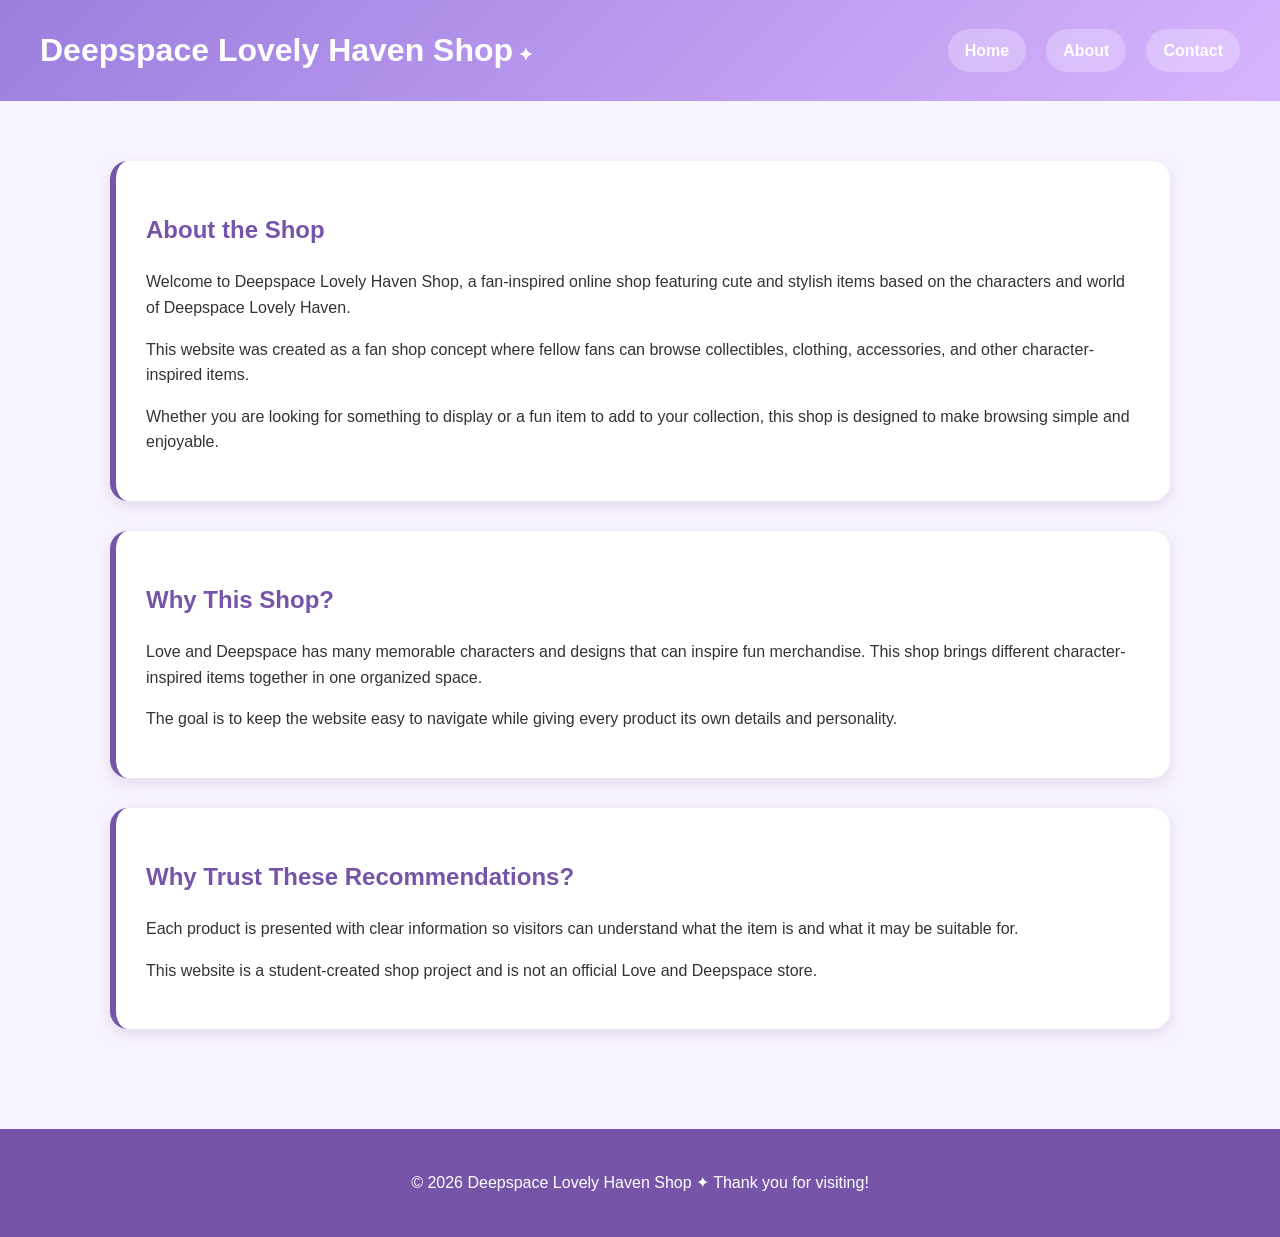
==== commit 8bf8b4c7: "Improve responsive product layout and update shop name" ====
--- a/about.html
+++ b/about.html
@@ -5,7 +5,7 @@
     <meta charset="UTF-8">
     <meta name="viewport" content="width=device-width, initial-scale=1.0">
 
-    <title>About - Love and Deepspace Shop</title>
+    <title>About - Deepspace Lovely Haven Shop</title>
 
     <link rel="stylesheet" href="style.css">
 </head>
@@ -14,7 +14,7 @@
 
     <header class="site-header">
 
-        <h1>Love and Deepspace Shop</h1>
+        <h1>Deepspace Lovely Haven Shop</h1>
 
         <nav>
             <ul>
@@ -34,9 +34,9 @@
             <h2>About the Shop</h2>
 
             <p>
-                Welcome to Love and Deepspace Shop, a fan-inspired online
+                Welcome to Deepspace Lovely Haven Shop, a fan-inspired online
                 shop featuring cute and stylish items based on the characters
-                and world of Love and Deepspace.
+                and world of Deepspace Lovely Haven.
             </p>
 
             <p>
@@ -94,7 +94,7 @@
     <footer>
 
         <p>
-            © 2026 Love and Deepspace Shop ✦ Thank you for visiting!
+            © 2026 Deepspace Lovely Haven Shop ✦ Thank you for visiting!
         </p>
 
     </footer>
--- a/style.css
+++ b/style.css
@@ -1,7 +1,3 @@
-/* =========================
-   VARIABLES
-========================= */
-
 :root {
     --brand: #7655a8;
     --brand-dark: #5f4389;
@@ -14,9 +10,7 @@
 }
 
 
-/* =========================
-   BASE
-========================= */
+/* ---------- Base Styles ---------- */
 
 * {
     box-sizing: border-box;
@@ -41,18 +35,14 @@
 }
 
 
-/* =========================
-   HEADER
-========================= */
+/* ---------- Header / 6.1 ---------- */
 
 .site-header {
     display: flex;
     justify-content: space-between;
     align-items: center;
-
+    min-height: 90px;
     padding: 25px 40px;
-    min-height: 90px;
-
     background: linear-gradient(135deg, #9b7ede, #d8b4fe);
 }
 
@@ -70,7 +60,6 @@
 .site-header nav ul {
     display: flex;
     gap: 20px;
-
     list-style: none;
     padding: 0;
     margin: 0;
@@ -82,16 +71,12 @@
 
 .site-header nav a {
     display: inline-block;
-
     padding: 9px 17px;
     border-radius: 25px;
-
     background: rgba(255, 255, 255, 0.25);
     color: var(--white);
-
     text-decoration: none;
     font-weight: bold;
-
     transition: 0.2s ease;
 }
 
@@ -102,31 +87,24 @@
 }
 
 
-/* =========================
-   MAIN
-========================= */
+/* ---------- Main Content ---------- */
 
 main {
-    max-width: 1100px;
+    width: min(1100px, calc(100% - 40px));
     margin: 40px auto;
     padding: 20px;
-
     animation: fadeIn 0.5s ease;
 }
 
 
-/* =========================
-   WELCOME
-========================= */
+/* ---------- Welcome / 6.1 Centering ---------- */
 
 .welcome {
     min-height: 250px;
-
     display: flex;
     flex-direction: column;
     justify-content: center;
     align-items: center;
-
     text-align: center;
 }
 
@@ -143,32 +121,26 @@
 }
 
 
-/* =========================
-   PRODUCT CARDS
-========================= */
-
-.products {
+/* ---------- Product Grid / 6.2 ---------- */
+
+.product-grid {
+    width: min(820px, 100%);
+    margin: 0 auto;
     display: flex;
     flex-wrap: wrap;
     justify-content: center;
-    gap: 25px;
+    gap: 24px;
 }
 
 .product-card {
-    width: 250px;
-
+    flex: 1 1 240px;
+    max-width: 260px;
     padding: 20px;
-    margin-bottom: 25px;
-
     background: var(--white);
-
     border-left: 6px solid var(--brand);
     border-radius: 18px;
-
-    text-align: center;
-
+    text-align: center;
     box-shadow: 0 5px 15px rgba(100, 70, 130, 0.15);
-
     transition: 0.2s ease;
 }
 
@@ -193,30 +165,19 @@
     font-weight: bold;
 }
 
-
-/* =========================
-   BUTTONS
-========================= */
-
 .details-link,
 button {
     display: inline-block;
-
     margin-top: 10px;
     padding: 10px 17px;
-
     border: none;
     border-radius: 22px;
-
     background: var(--brand);
     color: var(--white);
-
     text-decoration: none;
     font-family: Arial, sans-serif;
     font-weight: bold;
-
     cursor: pointer;
-
     transition: 0.2s ease;
 }
 
@@ -227,9 +188,7 @@
 }
 
 
-/* =========================
-   CARDS
-========================= */
+/* ---------- Cards ---------- */
 
 .info-card,
 .product-detail,
@@ -237,19 +196,14 @@
 .contact-card {
     padding: 30px;
     margin-bottom: 30px;
-
     background: var(--white);
-
     border-left: 6px solid var(--brand);
     border-radius: 18px;
-
     box-shadow: 0 5px 15px rgba(100, 70, 130, 0.15);
 }
 
 
-/* =========================
-   PRODUCT DETAILS
-========================= */
+/* ---------- Product Details ---------- */
 
 .product-detail h2 {
     text-align: center;
@@ -258,14 +212,10 @@
 
 .product-detail-image {
     display: block;
-
     width: 360px;
     height: 360px;
-
     object-fit: cover;
-
     margin: 20px auto 30px;
-
     border-radius: 20px;
 }
 
@@ -276,9 +226,7 @@
 }
 
 
-/* =========================
-   TABLE
-========================= */
+/* ---------- Tables ---------- */
 
 table {
     width: 100%;
@@ -300,9 +248,7 @@
 }
 
 
-/* =========================
-   FORMS
-========================= */
+/* ---------- Contact Form ---------- */
 
 .contact-card h2 {
     text-align: center;
@@ -315,7 +261,6 @@
 fieldset {
     padding: 25px;
     margin-top: 20px;
-
     border: 2px solid var(--muted);
     border-radius: 15px;
 }
@@ -331,7 +276,6 @@
     display: block;
     margin-top: 15px;
     margin-bottom: 7px;
-
     color: var(--brand);
     font-weight: bold;
 }
@@ -340,14 +284,10 @@
 select,
 textarea {
     width: 100%;
-
     padding: 12px;
-
     border: 1px solid var(--muted);
     border-radius: 10px;
-
     background: var(--background);
-
     font-family: Arial, sans-serif;
     font-size: 15px;
 }
@@ -365,24 +305,18 @@
 }
 
 
-/* =========================
-   FOOTER
-========================= */
+/* ---------- Footer ---------- */
 
 footer {
     padding: 25px;
     margin-top: 50px;
-
     background: var(--brand);
     color: var(--white);
-
-    text-align: center;
-}
-
-
-/* =========================
-   ANIMATION
-========================= */
+    text-align: center;
+}
+
+
+/* ---------- Animation ---------- */
 
 @keyframes fadeIn {
     from {
@@ -394,29 +328,4 @@
         opacity: 1;
         transform: translateY(0);
     }
-}
-
-
-/* =========================
-   MOBILE
-========================= */
-
-@media (max-width: 700px) {
-
-    .site-header {
-        flex-direction: column;
-        gap: 20px;
-        text-align: center;
-    }
-
-    .site-header nav ul {
-        flex-wrap: wrap;
-        justify-content: center;
-        gap: 10px;
-    }
-
-    .product-detail-image {
-        width: 280px;
-        height: 280px;
-    }
 }
